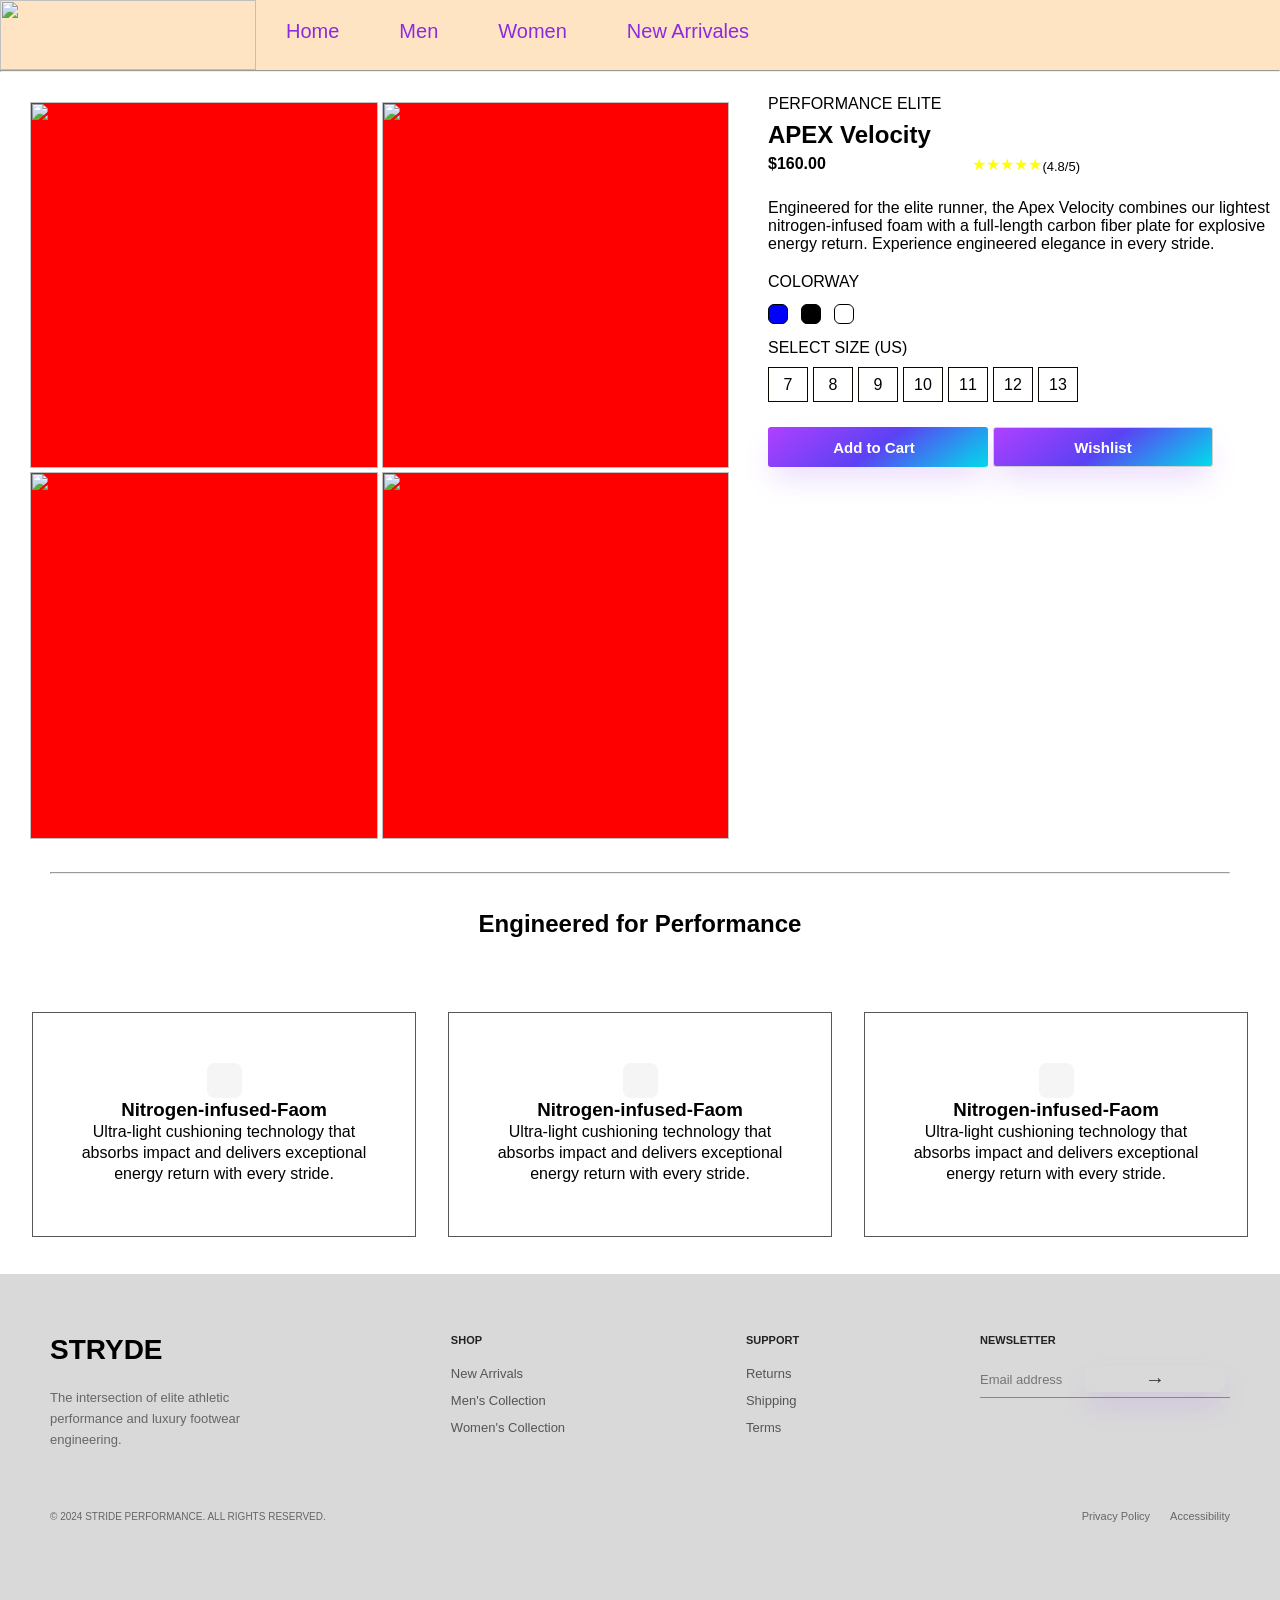
==== New_arrivals.html @ b128bea4 "Add files via upload" ====
<!doctype html>
<html lang="en">

<head>
  <meta charset="UTF-8" />
  <link rel="stylesheet" href="style.css" />
  <link rel="stylesheet" href="https://cdnjs.cloudflare.com/ajax/libs/font-awesome/7.3.1/css/all.min.css" />
  <meta name="viewport" content="width=device-width, initial-scale=1.0" />
  <title>New Arrivals</title>
</head>

<body>
  <div class="container">
    <div class="header">
      <div class="logo">
        <img src="https://image.shutterstock.com/image-photo/image-260nw-2833846111.jpg" alt="" />
      </div>
      <div class="menu">
        <ul>
          <li>
            <a href="index.html">Home</a>
          </li>
          <li>
            <a href="Men.html">Men</a>
          </li>
          <li>
            <a href="Women.html">Women</a>
          </li>
          <li>
            <a href="New_arrivals.html">New Arrivales</a>
          </li>
        </ul>
        <div class="inputbox">
          <i class="fa-solid fa-cart-shopping"></i>
          <i class="fa-regular fa-user"></i>
        </div>
      </div>
    </div>
    <hr />
    <div class="hero-section4">
      <div class="left-part">
        <div class="image pic1">
          <img src="image/New1.jpg" alt="" />
        </div>
        <div class="image pic2">
          <img src="image/New2.jpg" alt="" />
        </div>
        <div class="image pic3">
          <img src="image/New3.jpg" alt="" />
        </div>
        <div class="image pic4">
          <img src="image/New4.jpg" alt="" />
        </div>
      </div>
      <div class="right-part">
        <p>PERFORMANCE ELITE</p>
        <h2>APEX Velocity</h2>
        <div class="price">
          <b>$160.00</b>
          <span id="star">★★★★★</span>
          <span id="number">(4.8/5)</span>
        </div>

        <p>
          Engineered for the elite runner, the Apex Velocity combines our
          lightest nitrogen-infused foam with a full-length carbon fiber plate
          for explosive energy return. Experience engineered elegance in every
          stride.
        </p>
        <div class="color-section">
          <p>COLORWAY</p>
          <div class="color blue" style="background-color: blue;"></div>
          <div class="color black" style="background-color: black;"></div>
          <div class="color white" style="background-color: white;"></div>

        </div>
        <p id="size">SELECT SIZE (US)</p>
        <div class="size-section">
          <div>7</div>
          <div>8</div>
          <div>9</div>
          <div>10</div>
          <div>11</div>
          <div>12</div>
          <div>13</div>
        </div>
        <div class="product-buttons">
          <button class="btn-cart">
            Add to Cart
            <i class="fa-solid fa-bag-shopping"></i>
          </button>

          <button class="btn-wishlist">
            Wishlist
          </button>
        </div>

      </div>
      <hr id="hrr">
      <div class="hero-section4a">
        <div class="top">
          <h2>Engineered for Performance</h2>
        </div>
        <div class="bottom">
          <div class="content-box b1">
            <div class="icon-box">
              <i class="fa-solid fa-flask"></i>
            </div>
            <h3>Nitrogen-infused-Faom</h3>
            <p>Ultra-light cushioning technology that
              absorbs impact and delivers exceptional
              energy return with every stride.</p>



          </div>
          <div class="content-box b2">
            <div class="icon-box">
              <i class="fa-solid fa-rocket"></i>
            </div>
            <h3>Nitrogen-infused-Faom</h3>
            <p>Ultra-light cushioning technology that
              absorbs impact and delivers exceptional
              energy return with every stride.</p>


          </div>
          <div class="content-box b3">
            <div class="icon-box">
              <i class="fa-solid fa-wind"></i>
            </div>
            <h3>Nitrogen-infused-Faom</h3>
            <p>Ultra-light cushioning technology that
              absorbs impact and delivers exceptional
              energy return with every stride.</p>

          </div>

        </div>

      </div>
    </div>
    <footer class="footer">
      <div class="footer-content">

        <div class="footer-col brand">
          <h2>STRYDE</h2>
          <p>
            The intersection of elite athletic
            performance and luxury footwear
            engineering.
          </p>
        </div>

        <div class="footer-col">
          <h4>SHOP</h4>
          <a href="New_arrivals.html">New Arrivals</a>
          <a href="Men.html">Men's Collection</a>
          <a href="Women.html">Women's Collection</a>
        </div>

        <div class="footer-col">
          <h4>SUPPORT</h4>
          <a href="#">Returns</a>
          <a href="#">Shipping</a>
          <a href="#">Terms</a>
        </div>

        <div class="footer-col newsletter">
          <h4>NEWSLETTER</h4>

          <div class="newsletter-box">
            <input type="email" placeholder="Email address">
            <button id="btn">→</button>
          </div>

        </div>

      </div>

      <div class="footer-bottom">
        <p>© 2024 STRIDE PERFORMANCE. ALL RIGHTS RESERVED.</p>

        <div class="footer-links">
          <a href="#">Privacy Policy</a>
          <a href="#">Accessibility</a>
        </div>
      </div>
    </footer>
  </div>
  </div>
</body>

</html>
---- style.css ----
* {
  padding: 0;
  margin: 0;
  box-sizing: border-box;
}

.container {
  width: 100%;
  overflow: hidden;
}

.header {
  width: 100%;
  height: 70px;
  display: flex;
  justify-content: space-between;
  background-color: bisque;
}

.header .logo {
  width: 20%;
  height: 100%;
}

.header .logo img {
  object-fit: cover;
  width: 100%;
  height: 100%;
}

.header .menu {
  width: 80%;
  height: 100%;
}

.header .menu ul {
  list-style: none;
}

.header .menu ul li {
  float: left;
  margin: 20px 30px;
}

.header .menu ul li a {
  display: block;
  text-decoration: none;
  font-family: "Segoe UI", Tahoma, Geneva, Verdana, sans-serif;
  font-size: 20px;
  transition: 0.4s;
  color: blueviolet;
}

.header .menu ul li a:hover {
  text-decoration: underline;
  color: red;
  transform: scale(1.1);
  text-decoration: underline;
}

.header .menu .inputbox {
  float: right;
  margin: 20px 90px;
}

.header .menu .inputbox input {
  height: 30px;
  padding: 0 3px;
}

.header .menu .inputbox .fa-solid {
  margin-left: 20px;
  font-size: 20px;
}

.header .menu .inputbox .fa-regular {
  margin-left: 20px;
  font-size: 20px;
}

.hero-section {
  width: 100%;
  height: 500px;
   /* background-image: url(/image/homepage.jpg);  */
  background-repeat: no-repeat;
  background-position: center;
  background-size: cover;
  display: flex;
  align-items: center;
  background-color: gray;
  font-family: 'Segoe UI', Tahoma, Geneva, Verdana, sans-serif;



}

.hero-section .hero-content {
  width: 500px;
  height: 300px;
  margin-left: 70px;
}

.hero-content .title {
  width: 100%;
  height: 70%;
}

.hero-content .title small {
  display: block;
  width: max-content;
  background-color: rgb(188, 188, 226);
  margin-bottom: 15px;
}

.hero-content .title p {
  margin-top: 10px;
}

.hero-content .title p,
small,
h1 {
  color: white;
}

.hero-content .btn-content {
  width: 100%;
  height: 30%;
}

button {
  float: left;
  align-items: center;
  background-image: linear-gradient(144deg, #af40ff, #5b42f3 50%, #00ddeb);
  border: 0;
  border-radius: 8px;
  box-shadow: rgba(151, 65, 252, 0.2) 0 15px 30px -5px;
  box-sizing: border-box;
  color: #ffffff;
  display: flex;
  font-size: 18px;
  justify-content: center;
  line-height: 1em;
  max-width: 100%;
  min-width: 140px;
  padding: 3px;
  text-decoration: none;
  user-select: none;
  -webkit-user-select: none;
  touch-action: manipulation;
  white-space: nowrap;
  cursor: pointer;
  transition: all 0.3s;
}

button:active,
button:hover {
  outline: 0;
}

button span {
  background-color: rgb(5, 6, 45);
  padding: 16px 24px;
  border-radius: 6px;
  width: 100%;
  height: 100%;
  transition: 300ms;
}

button:hover span {
  background: none;
}

button:active {
  transform: scale(0.9);
}

button {
  margin-right: 5px;
}

.container .footerr {
  width: 100%;
  height: 500px;
  background-color: red;
  font-family: 'Segoe UI', Tahoma, Geneva, Verdana, sans-serif;

}

.footerr .topr {
  width: 100%;
  height: 50%;
  background-color: white;
  float: left;
  display: flex;
  justify-content: center;
  align-items: center;
  flex-direction: column;
  border: 1px solid whitesmoke;
}

.footerr .topr .section-signup {
  display: flex;
  margin-top: 20px;
  gap: 10px;
}

.footerr .topr .section-signup input {
  display: block;
  padding-left: 10px;
}

.footerr .bottomr {
  width: 100%;
  height: 50%;
  background-color: whitesmoke;
  float: left;
}

.footerr .bottomr .box-part {
  width: 100%;
  height: 85%;
  display: flex;
  justify-content: space-between;
  padding: 20px;
  float: left;
}

.footerr .bottomr .box-part .box-content {
  width: 24%;
  height: 100%;

}

.footerr .bottomr .box-part .box1 p {
  margin-bottom: 10px;
  margin-top: 10px;
}

.footerr .bottomr .box-part .box1 .fa-brands {
  margin-right: 5px;
}

.footerr .bottomr .box-part .box2,
.footerr .bottomr .box-part .box3,
.footerr .bottomr .box-part .box4 {
  display: flex;
  flex-direction: column;
  gap: 15px;
}

.footerr .bottomr .last-part {
  width: 100%;
  height: 15%;
  float: left;
  display: flex;
  justify-content: space-between;
  padding: 0px 20px;
}

.footerr .bottomr .last-part span {
  font-size: 13px;
}


/*Men page*/

.hero-section2 {
  width: 100%;
  height: 950px;
}

.top {
  width: 100%;
  height: 20%;
  float: left;
}

.des {
  width: 80%;
  height: 100%;

  float: left;
  padding: 20px 40px;
}

.top .des big {
  display: block;
  margin-top: 6px;
  font-size: 40px;
}

.top .des big,
small {
  color: black;
  font-family: "Segoe UI", Tahoma, Geneva, Verdana, sans-serif;
}

.top .des sub {
  font-size: 20px;
}

.search-box {
  width: 20%;
  height: 100%;

  float: left;
}

.search-box input {
  padding-left: 2px;
  margin-top: 80px;
  margin-left: 80px;
}

.left {
  width: 20%;
  height: 100%;
  float: left;
}

.left .box1 {
  width: 100%;
  height: 20%;

  padding-left: 40px;
}

.left .box1 input[type="radio"] {
  appearance: none;
  width: 16px;
  height: 16px;
  border: 1px solid black;
  border-radius: 0;
  cursor: pointer;
  margin-top: 10px;
}

.left .box1 input[type="radio"]:checked {
  background-color: black;
}

.left .box2 {
  width: 100%;
  height: 30%;
  padding: 10px 40px;
}

.left .box2 .size-option {
  margin-top: 10px;
  display: flex;
  flex-wrap: wrap;
  gap: 5px;
}

.left .box2 .size-option div {
  width: 40px;
  height: 35px;
  border: 1px solid rgb(11, 7, 1);
  display: flex;
  justify-content: center;
  align-items: center;
}

.left .box2 .size-option div:active {
  background-color: black;
  color: white;
}

.left .box3 {
  width: 100%;
  height: 20%;
  padding: 20px 40px;
}

.left .box3 .color-option {
  display: flex;
  flex-wrap: wrap;
  margin-top: 10px;
}

.left .box3 .color-option .color {
  width: 20px;
  height: 20px;
  border: 1px solid black;
  margin-right: 10px;
  border-radius: 6px;
}

.left .box4 {
  width: 100%;
  height: 20%;
  padding: 20px 40px 0px;
}

.left .box4 input {
  margin-top: 10px;
  width: 200px;
  accent-color: black;
}

.left .box4 .price {
  display: flex;
  justify-content: space-between;
}

.right {
  width: 80%;
  height: 100%;
  float: left;
}

.right .photo {
  display: flex;
  justify-content: space-between;
  flex-wrap: wrap;
}

.right .box {
  width: 250px;
  height: 300px;

  margin-bottom: 20px;
}

.right .box .pic {
  width: 100%;
  height: 70%;
}

.right .box .detail small,
b {
  font-family: "Segoe UI", Tahoma, Geneva, Verdana, sans-serif;
  width: 100%;
  height: 30%;
}

.right .box1 .no1 {
  background-image: url(/image/Men1.avif);
  width: 100%;
  height: 70%;
  background-repeat: no-repeat;
  background-position: center;
  background-size: cover;
}

.right .box1 .d1 {
  display: flex;
  flex-direction: column;
  gap: 8px;
  padding: 10px 0px;
}

.right .box2 .no2 {
  width: 100%;
  height: 70%;
  background-image: url(/image/Men2.avif);
  background-position: center;
  background-repeat: no-repeat;
  background-size: cover;
}

.right .box2 .d2 {
  display: flex;
  flex-direction: column;
  gap: 8px;
  padding: 10px 0px;
}

.right .box3 .no3 {
  width: 100%;
  height: 70%;
  background-image: url(/image/Men3.avif);
  background-position: center;
  background-repeat: no-repeat;
  background-size: cover;
}

.right .box3 .d3 {
  display: flex;
  flex-direction: column;
  gap: 8px;
  padding: 10px 0px;
}

.right .box4 .no4 {
  width: 100%;
  height: 70%;
  background-image: url(/image/Men4.avif);
  background-position: center;
  background-repeat: no-repeat;
  background-size: cover;
}

.right .box4 .d4 {
  display: flex;
  flex-direction: column;
  gap: 8px;
  padding: 10px 0px;
}

.right .box5 .no5 {
  width: 100%;
  height: 70%;
  background-image: url(/image/Men5.avif);
  background-position: center;
  background-repeat: no-repeat;
  background-size: cover;
}

.right .box5 .d5 {
  display: flex;
  flex-direction: column;
  gap: 8px;
  padding: 10px 0px;
}

.right .box6 .no6 {
  width: 100%;
  height: 70%;
  background-image: url(/image/Men6.avif);
  background-position: center;
  background-repeat: no-repeat;
  background-size: cover;
}

.right .box6 .d6 {
  display: flex;
  flex-direction: column;
  gap: 8px;
  padding: 10px 0px;
}

.right .box7 .no7 {
  width: 100%;
  height: 70%;
  background-image: url(/image/Men7.avif);
  background-position: center;
  background-repeat: no-repeat;
  background-size: cover;
}

.right .box7 .d7 {
  display: flex;
  flex-direction: column;
  gap: 8px;
  padding: 10px 0px;
}

.right .box8 .no8 {
  width: 100%;
  height: 70%;
  background-image: url(/image/Men8.avif);
  background-position: center;
  background-repeat: no-repeat;
  background-size: cover;
}

.right .box8 .d8 {
  display: flex;
  flex-direction: column;
  gap: 8px;
  padding: 10px 0px;
}

.right .box9 .no9 {
  width: 100%;
  height: 70%;
  background-image: url(/image/Men9.jpg);
  background-position: center;
  background-repeat: no-repeat;
  background-size: cover;
}

.right .box9 .d9 {
  display: flex;
  flex-direction: column;
  gap: 8px;
  padding: 10px 0px;
}

.right .box10 .no10 {
  width: 100%;
  height: 70%;
  background-image: url(/image/Men10.jpg);
  background-position: center;
  background-repeat: no-repeat;
  background-size: cover;
}

.right .box10 .d10 {
  display: flex;
  flex-direction: column;
  gap: 8px;
  padding: 10px 0px;
}

.right .box11 .no11 {
  width: 100%;
  height: 70%;
  background-image: url(/image/Men11.jpg);
  background-position: center;
  background-repeat: no-repeat;
  background-size: cover;
}

.right .box11 .d11 {
  display: flex;
  flex-direction: column;
  gap: 8px;
  padding: 10px 0px;
}

.right .box12 .no12 {
  width: 100%;
  height: 70%;
  background-image: url(/image/Men12.jpg);
  background-position: center;
  background-repeat: no-repeat;
  background-size: cover;
}

.right .box12 .d12 {
  display: flex;
  flex-direction: column;
  gap: 8px;
  padding: 10px 0px;
}

.footer {
  width: 100%;
  height: 400px;
  background-color: rgb(238, 231, 231);
  float: left;
}

.footer .btn-loadmore {
  width: 100%;
  height: 20%;
  display: flex;
  justify-content: center;
  align-items: center;
}

.footer .btn-loadmore #btn1 {
  width: 100px;
  height: 40px;
  font-size: 15px;
  color: black;
}

.footer .footer-detail {
  width: 100%;
  height: 80%;
  background-color: rgb(238, 231, 231);
}

.footer .footer-detail .top {
  width: 100%;
  height: 70%;
  float: left;
  display: flex;
  justify-content: space-evenly;
}

.footer .footer-detail .top .box {
  width: 23%;
  height: 100%;
  margin-top: 20px;
}

.footer .footer-detail .top .box1 p {
  margin-top: 10px;
}

.footer .footer-detail .top .box1 p,
big {
  font-family: "Segoe UI", Tahoma, Geneva, Verdana, sans-serif;
}

.footer .footer-detail .top .box2 p {
  margin-top: 10px;
}

.footer .footer-detail .top .box2 p,
big {
  font-family: "Segoe UI", Tahoma, Geneva, Verdana, sans-serif;
}

.footer .footer-detail .top .box3 p {
  margin-top: 10px;
}

.footer .footer-detail .top .box3 p,
big {
  font-family: "Segoe UI", Tahoma, Geneva, Verdana, sans-serif;
}

.footer .footer-detail .top .box4 p {
  margin-top: 10px;
  margin-bottom: 30px;
}

.footer .footer-detail .top .box4 p,
big,
h4 {
  font-family: "Segoe UI", Tahoma, Geneva, Verdana, sans-serif;
}

.footer .footer-detail .top .box4 .fa-solid {
  float: right;
  font-size: 20px;
}

.footer .footer-detail .bottom {
  width: 100%;
  height: 30%;
  float: left;
  display: flex;
  justify-content: space-between;
  padding: 0px 20px;
}

.footer .footer-detail .bottom p {
  font-size: 15px;
  margin-top: 10px;
  margin-right: 10px;
  font-family: "Segoe UI", Tahoma, Geneva, Verdana, sans-serif;
}

.footer .footer-detail .bottom p:last-child {
  word-spacing: 20px;
}

.footer .footer-detail #hr1 {
  display: block;
  width: 98%;
  margin: 0px 10.5px;
}

/*Women*/
.hero-section3 {
  width: 100%;
  height: 950px;
}

.hero-section3 .right .box1 .no1 {
  background-image: url(/image/W1.jpg);
}

.hero-section3 .right .box2 .no2 {
  background-image: url(/image/W2.jpg);
}

.hero-section3 .right .box3 .no3 {
  background-image: url(/image/W3.jpg);
}

.hero-section3 .right .box4 .no4 {
  background-image: url(/image/W4.jpg);
}

.hero-section3 .right .box5 .no5 {
  background-image: url(/image/W5.jpg);
}

.hero-section3 .right .box6 .no6 {
  background-image: url(/image/W6.jpg);
}

.hero-section3 .right .box7 .no7 {
  background-image: url(/image/W7.jpg);
}

.hero-section3 .right .box8 .no8 {
  background-image: url(/image/W8.jpg);
}

.hero-section3 .right .box9 .no9 {
  background-image: url(/image/W9.jpg);
}

.hero-section3 .right .box10 .no10 {
  background-image: url(/image/W10.jpg);
}

.hero-section3 .right .box11 .no11 {
  background-image: url(/image/W11.jpg);
}

.hero-section3 .right .box12 .no12 {
  background-image: url(/image/W12.jpg);
}

/*New arrivals*/
.hero-section4 {
  width: 100%;
  height: 800px;
}

.left-part {
  width: 60%;
  height: 100%;

  float: left;
  display: flex;
  justify-content: flex-start;
  flex-wrap: wrap;
  padding: 30px 30px;
  align-content: flex-start;
  gap: 4px;
}

.left-part .image {
  width: 49.1%;
  height: 49.5%;
  background-color: red;
}

.left-part .image img {
  width: 100%;
  height: 100%;
  object-fit: cover;
}

.right-part {
  width: 40%;
  height: 100%;
  float: left;
  padding: 23px 0px;
  font-family: "Segoe UI", Tahoma, Geneva, Verdana, sans-serif;
}

.right-part p {
  margin-bottom: 8px;
}

.right-part .price {
  margin-bottom: 25px;
  margin-top: 6px;
  display: flex;
  justify-content: space-between;
}

.right-part .price p {
  margin-bottom: 20px;
}

.right-part .price #star {
  color: yellow;
}

.right-part .price #number {
  font-size: 13px;
  margin-top: 4px;

}

.right-part .price #number {
  margin-right: 200px;
}

.right-part .color-section {
  display: flex;
  flex-wrap: wrap;
  margin-top: 20px;
}

.right-part .color-section .color {
  width: 20px;
  height: 20px;
  border: 1px solid black;
  margin-right: 13px;
  border-radius: 6px;
  margin-top: 5px;
}

.right-part .color-section p {
  width: 100%;
}

.right-part .size-section {
  margin-top: 10px;
  display: flex;
  flex-wrap: wrap;
  gap: 5px;
  margin-bottom: 25px;
}

.right-part #size {
  margin-top: 15px;
}

.right-part .size-section div {
  width: 40px;
  height: 35px;
  border: 1px solid rgb(11, 7, 1);
  display: flex;
  justify-content: center;
  align-items: center;
}

.right-part .size-section div:active {
  background-color: black;
  color: white;
}

.right-part .card-item {
  display: flex;
  justify-content: center;
  align-items: center;

}

.btn-cart {
  width: 220px;
  height: 40px;
  color: white;
  border: none;
  border-radius: 3px;
  gap: 8px;
  font-size: 15px;
  font-weight: 600;
}

.btn-wishlist {
  width: 220px;
  height: 40px;
  border: 1px solid #cfcfcf;
  border-radius: 3px;
  cursor: pointer;
  font-size: 15px;
  font-weight: 600;
}

.hero-section4 .hero-section4a {
  width: 100%;
  height: 400px;
  float: left;
  font-family: 'Segoe UI', Tahoma, Geneva, Verdana, sans-serif;
}

#hrr {
  margin: 0px 50px;
}

.hero-section4a .top {
  width: 100%;
  height: 25%;
  float: left;
  display: flex;
  justify-content: center;
  align-items: center;
}

.hero-section4a .bottom {
  width: 100%;
  height: 75%;

  float: left;
  display: flex;
  justify-content: space-evenly;
  align-items: center;
}

.hero-section4a .bottom .content-box {
  width: 30%;
  height: 75%;

  display: flex;
  flex-wrap: wrap;
  flex-direction: column;
  justify-content: center;
  align-items: center;
  line-height: 1.3;
  border: 1px solid rgb(90, 86, 86);

}

.hero-section4a .bottom .content-box .icon-box {
  width: 35px;
  height: 35px;
  background-color: whitesmoke;
  border-radius: 8px;
  display: flex;
  justify-content: center;
  align-items: center;

}

.hero-section4a .bottom .content-box p {
  text-align: center;
  max-width: 300px;
}

footer.footer {
  width: 100%;
  background: #d9d9d9;
  padding: 60px 50px 20px;
  font-family: Arial, sans-serif;
}

.footer-content {
  width: 100%;
  display: flex;
  justify-content: space-between;
  align-items: flex-start;
  margin-bottom: 60px;
}

.footer-col {
  display: flex;
  flex-direction: column;
  gap: 12px;
}

.footer-col h4 {
  font-size: 11px;
  font-weight: bold;
  color: #222;
  margin-bottom: 8px;
}

.footer-col a {
  text-decoration: none;
  color: #555;
  font-size: 13px;
}

.brand {
  width: 220px;
}

.brand h2 {
  font-size: 28px;
  font-weight: 800;
  color: #000;
  margin-bottom: 10px;
}

.brand p {
  color: #666;
  font-size: 13px;
  line-height: 1.6;
}

.newsletter {
  width: 250px;
}

.newsletter-box {
  width: 100%;
  border-bottom: 1px solid #888;
  display: flex;
  align-items: center;
  justify-content: space-between;
  padding-bottom: 5px;
}

.newsletter-box input {
  border: none;
  outline: none;
  background: transparent;
  width: 100%;
  font-size: 13px;
}

.newsletter-box button {
  border: none;
  background: none;
  font-size: 20px;
  cursor: pointer;
  color: #333;
}

.footer-bottom {
  width: 100%;
  display: flex;
  justify-content: space-between;
  align-items: center;
}

.footer-bottom p {
  font-size: 10px;
  color: #666;
}

.footer-links {
  display: flex;
  gap: 20px;
}

.footer-links a {
  text-decoration: none;
  color: #666;
  font-size: 11px;
}
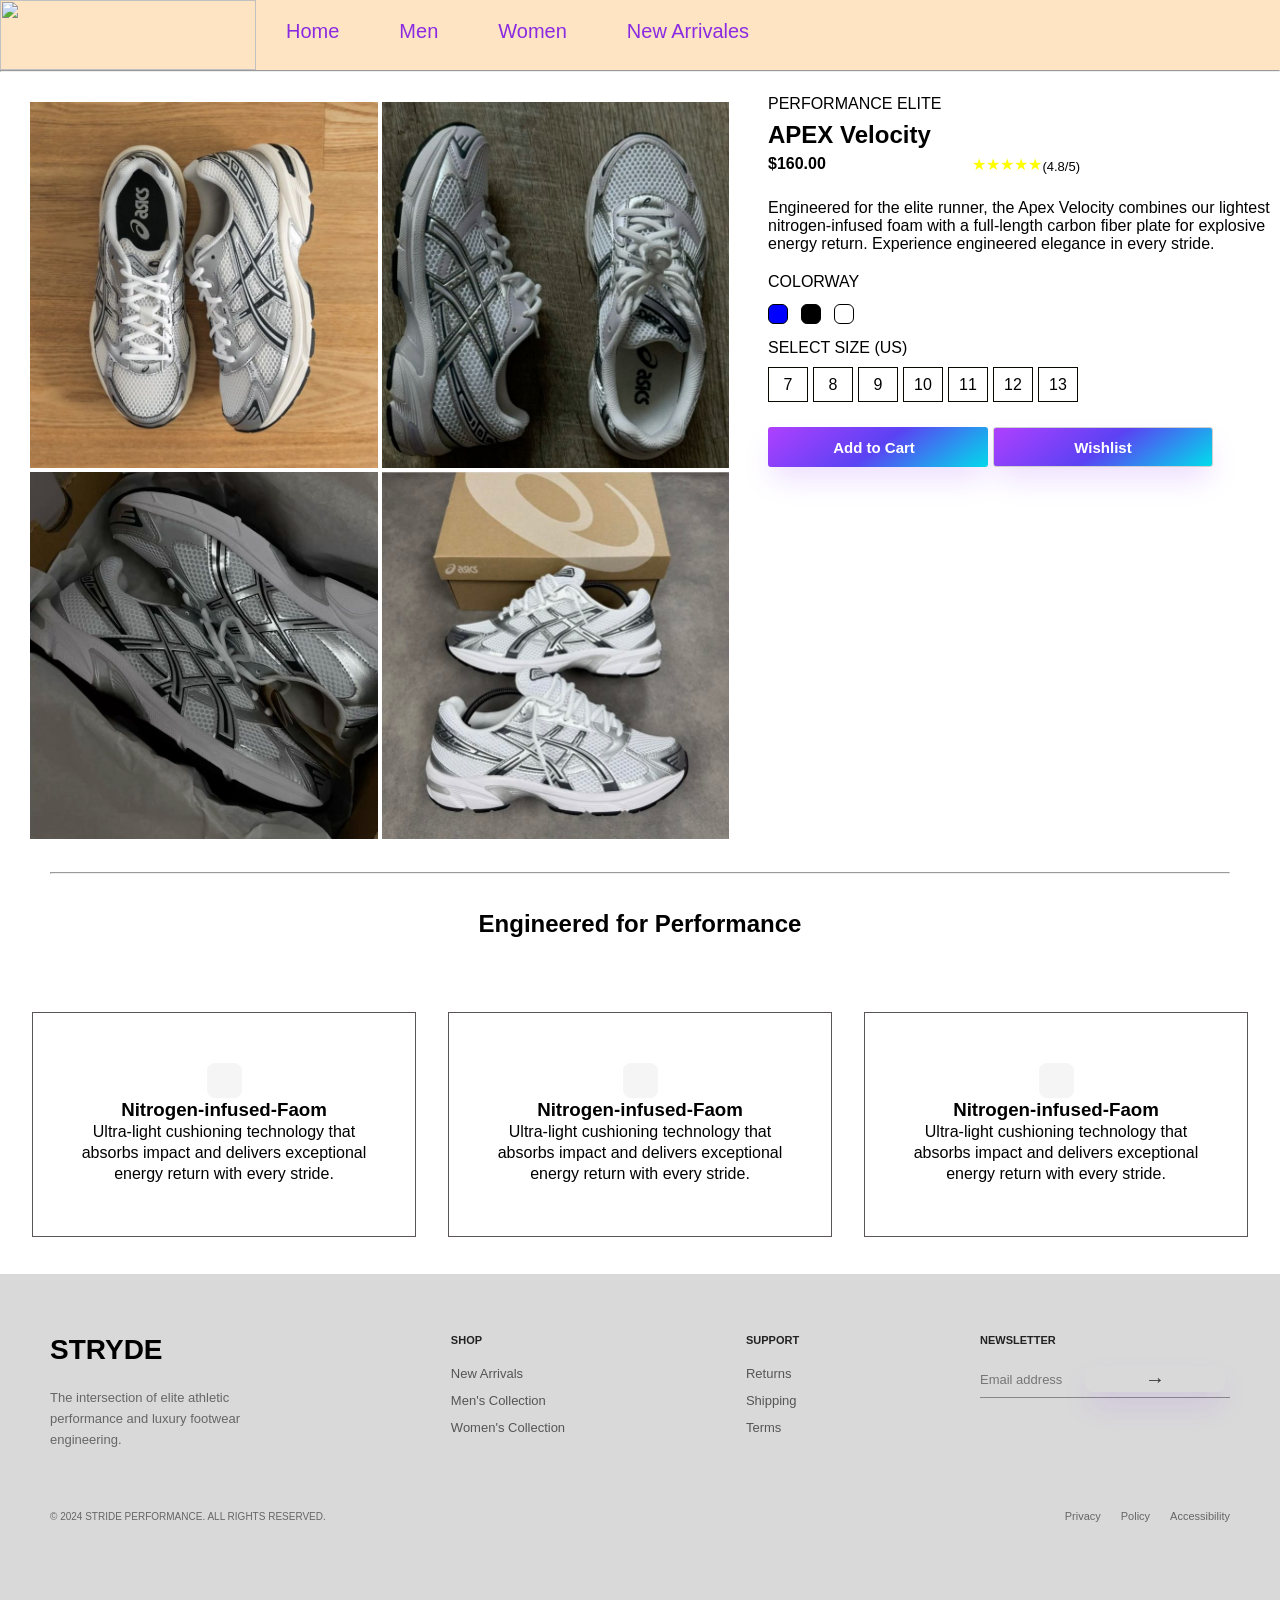
==== commit 3aad2fb1: "Update New_arrivals.html" ====
--- a/New_arrivals.html
+++ b/New_arrivals.html
@@ -182,7 +182,8 @@
         <p>© 2024 STRIDE PERFORMANCE. ALL RIGHTS RESERVED.</p>
 
         <div class="footer-links">
-          <a href="#">Privacy Policy</a>
+          <a href="#">Privacy</a>
+          <a href="#">Policy</a>
           <a href="#">Accessibility</a>
         </div>
       </div>
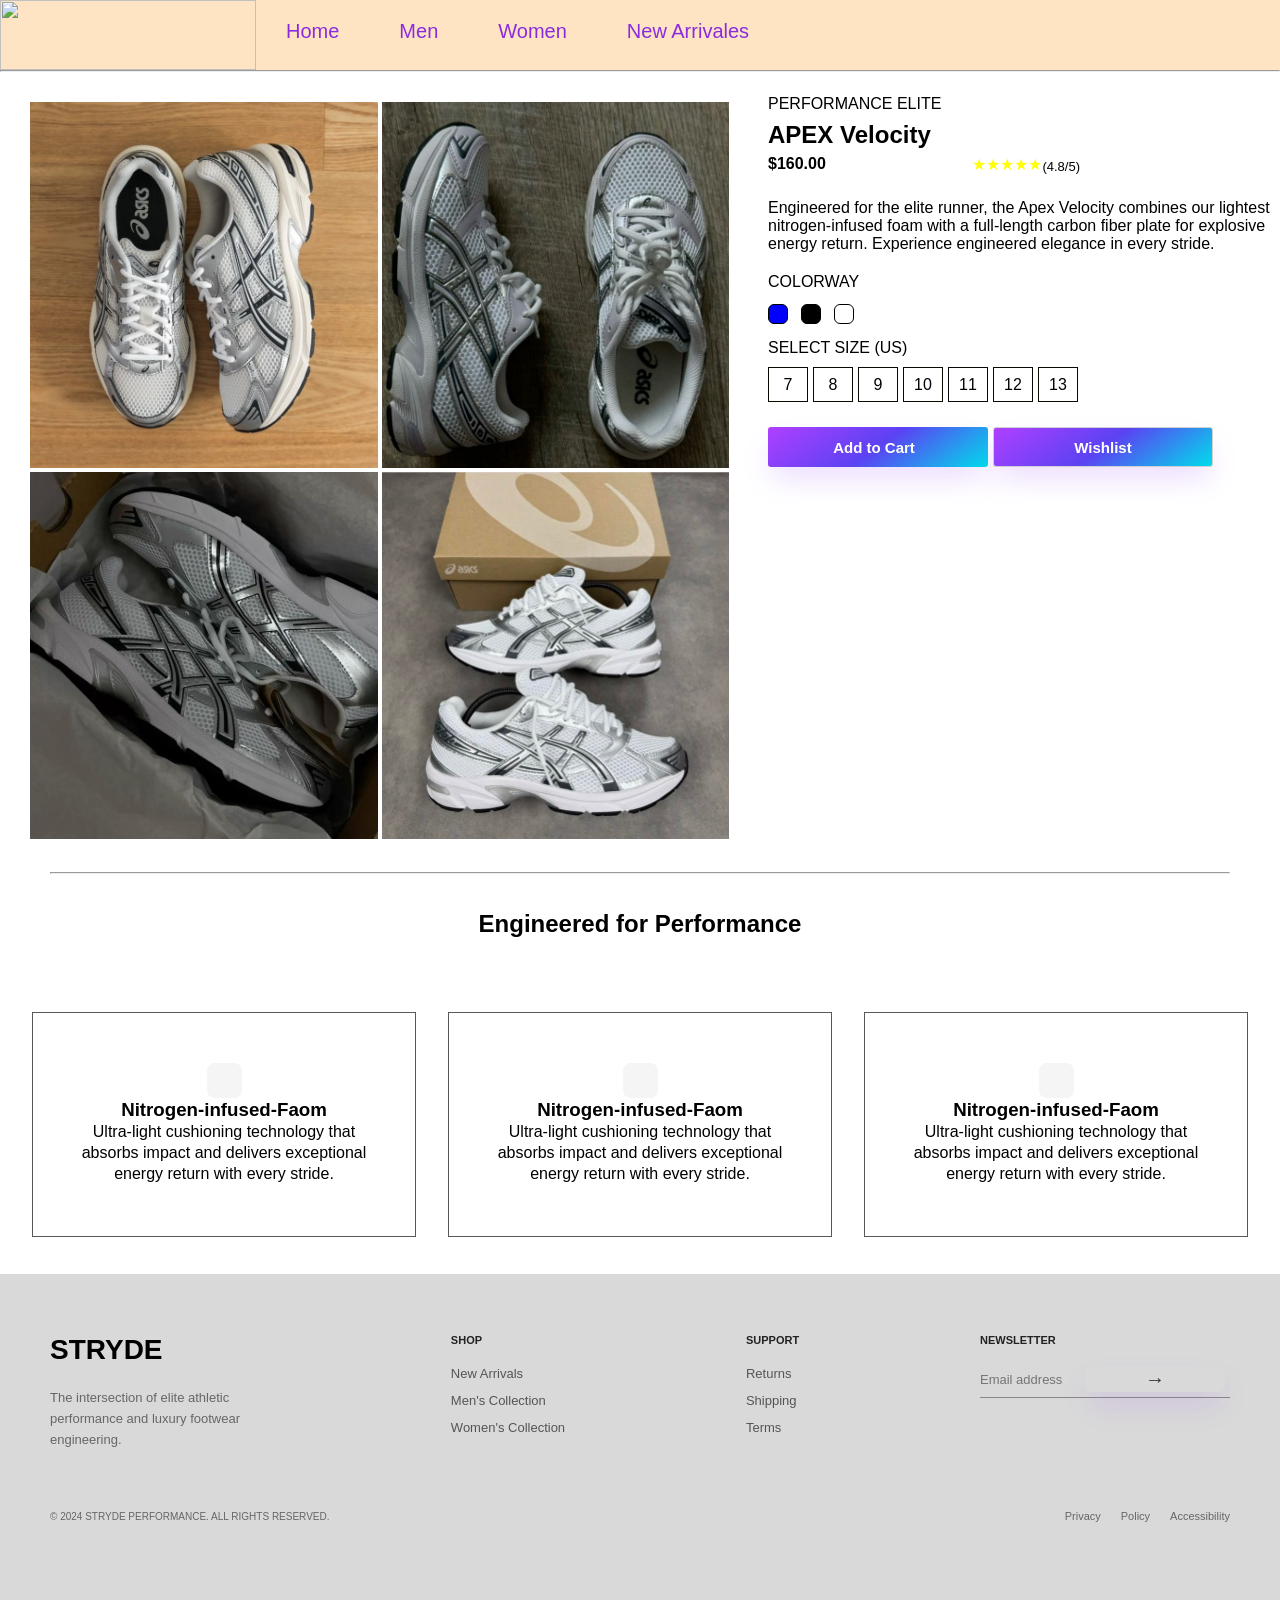
==== commit e311de68: "Update New_arrivals.html" ====
--- a/New_arrivals.html
+++ b/New_arrivals.html
@@ -179,7 +179,7 @@
       </div>
 
       <div class="footer-bottom">
-        <p>© 2024 STRIDE PERFORMANCE. ALL RIGHTS RESERVED.</p>
+        <p>© 2024 STRYDE PERFORMANCE. ALL RIGHTS RESERVED.</p>
 
         <div class="footer-links">
           <a href="#">Privacy</a>
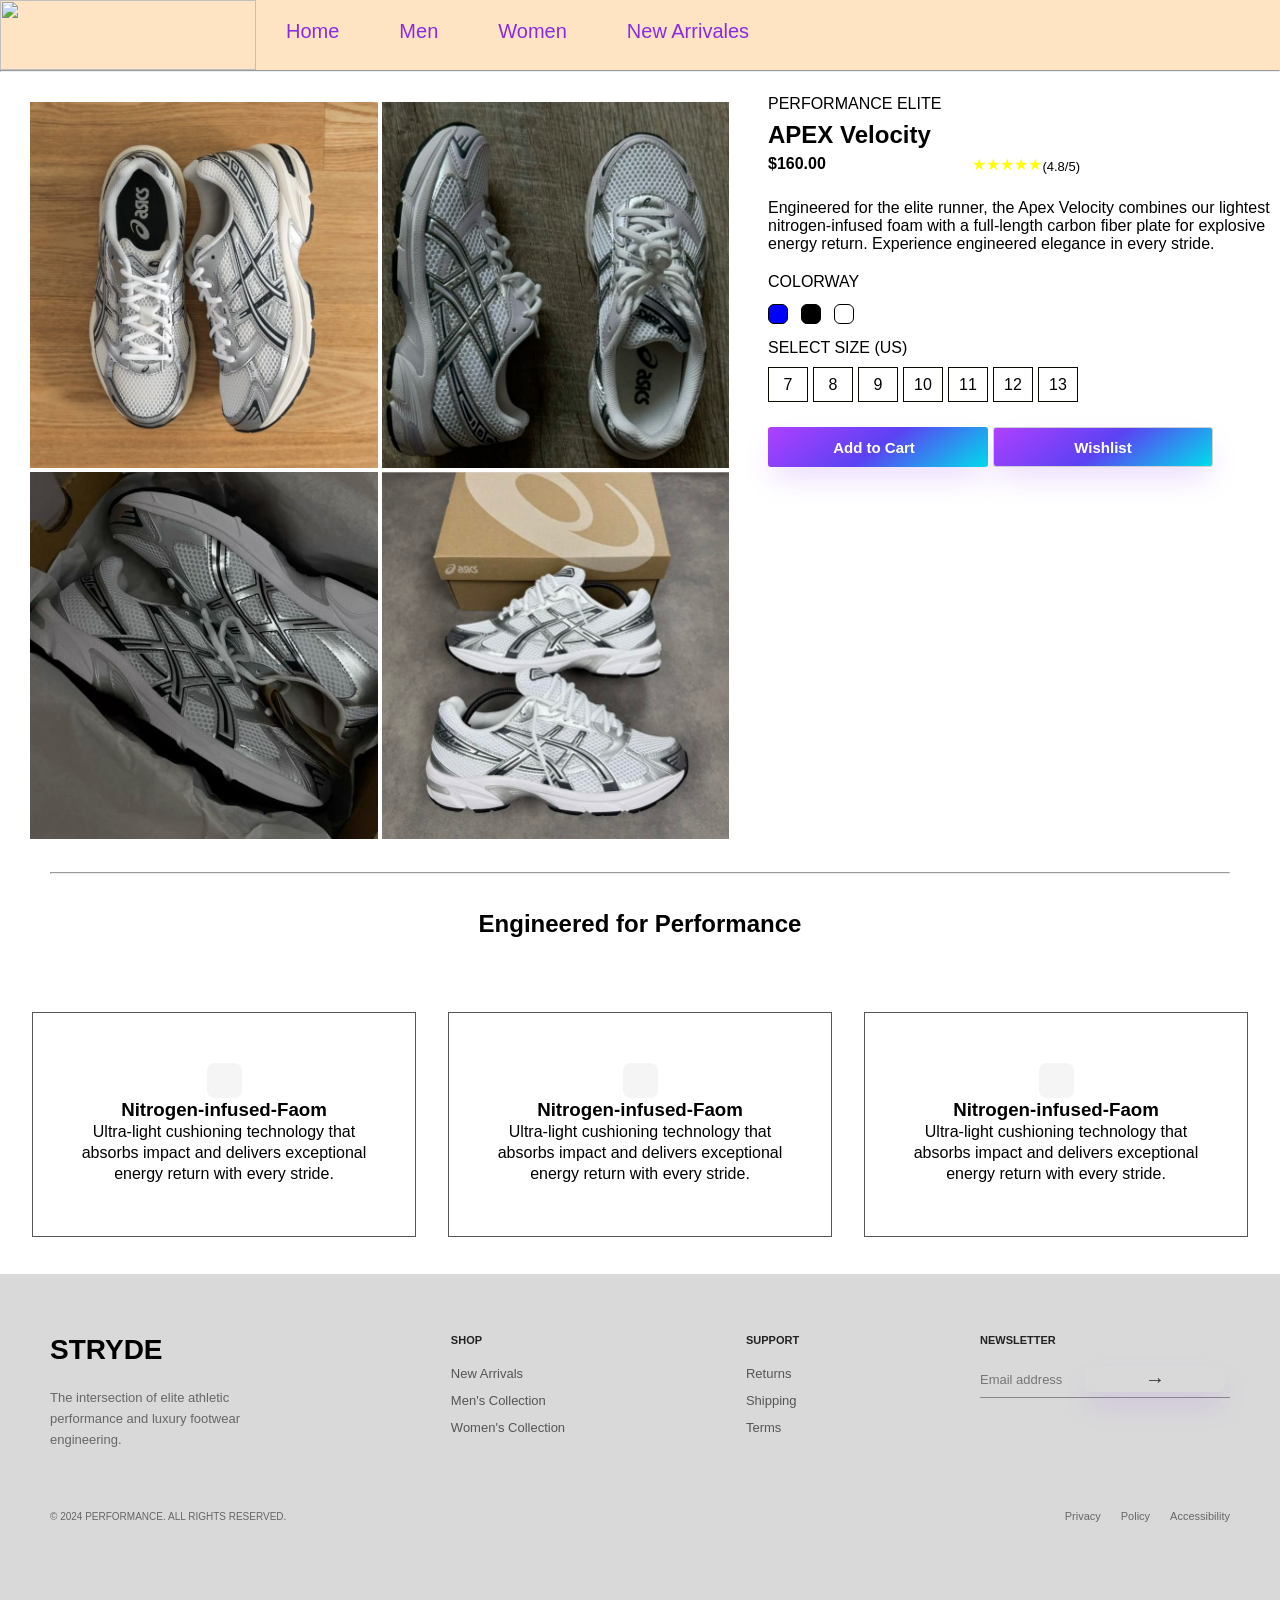
==== commit 0ca27366: "Update New_arrivals.html" ====
--- a/New_arrivals.html
+++ b/New_arrivals.html
@@ -179,7 +179,7 @@
       </div>
 
       <div class="footer-bottom">
-        <p>© 2024 STRYDE PERFORMANCE. ALL RIGHTS RESERVED.</p>
+        <p>© 2024  PERFORMANCE. ALL RIGHTS RESERVED.</p>
 
         <div class="footer-links">
           <a href="#">Privacy</a>
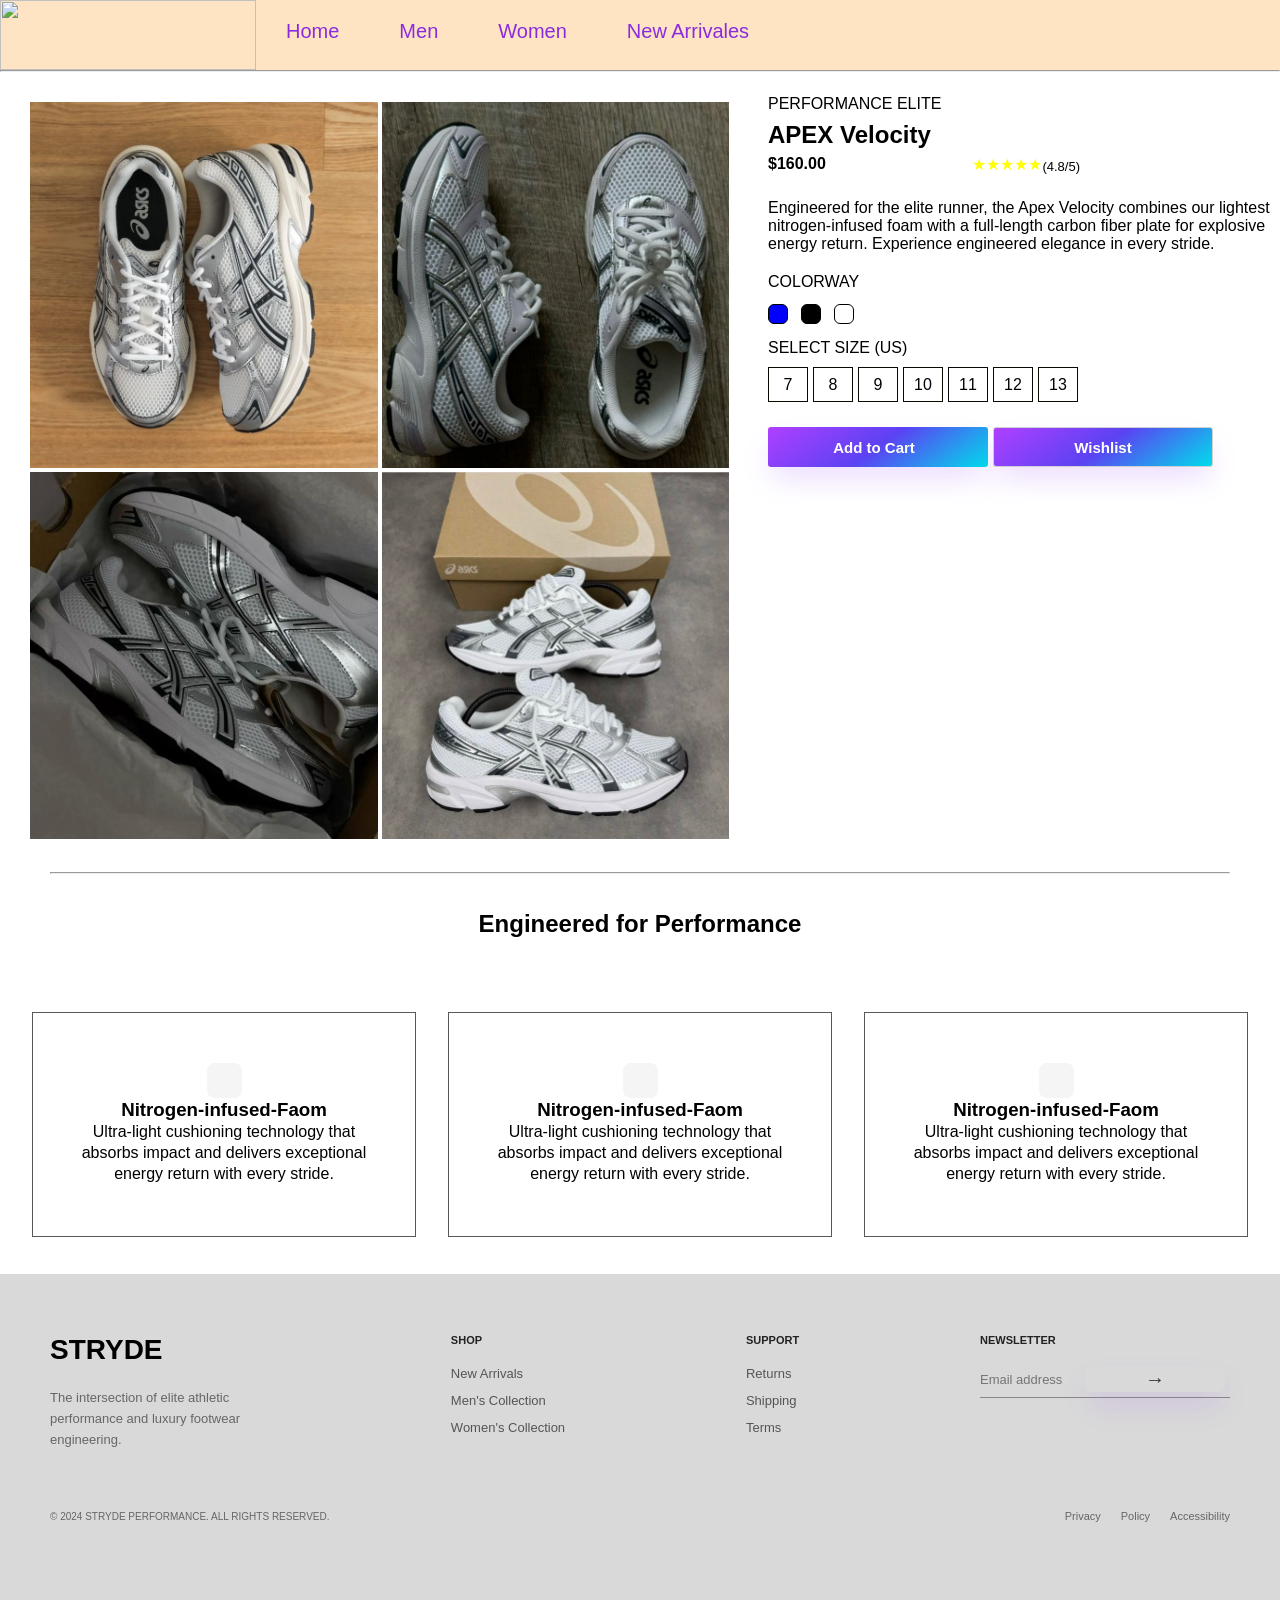
==== commit 8db644a2: "Update New_arrivals.html" ====
--- a/New_arrivals.html
+++ b/New_arrivals.html
@@ -179,7 +179,7 @@
       </div>
 
       <div class="footer-bottom">
-        <p>© 2024  PERFORMANCE. ALL RIGHTS RESERVED.</p>
+        <p>© 2024 STRYDE PERFORMANCE. ALL RIGHTS RESERVED.</p>
 
         <div class="footer-links">
           <a href="#">Privacy</a>
